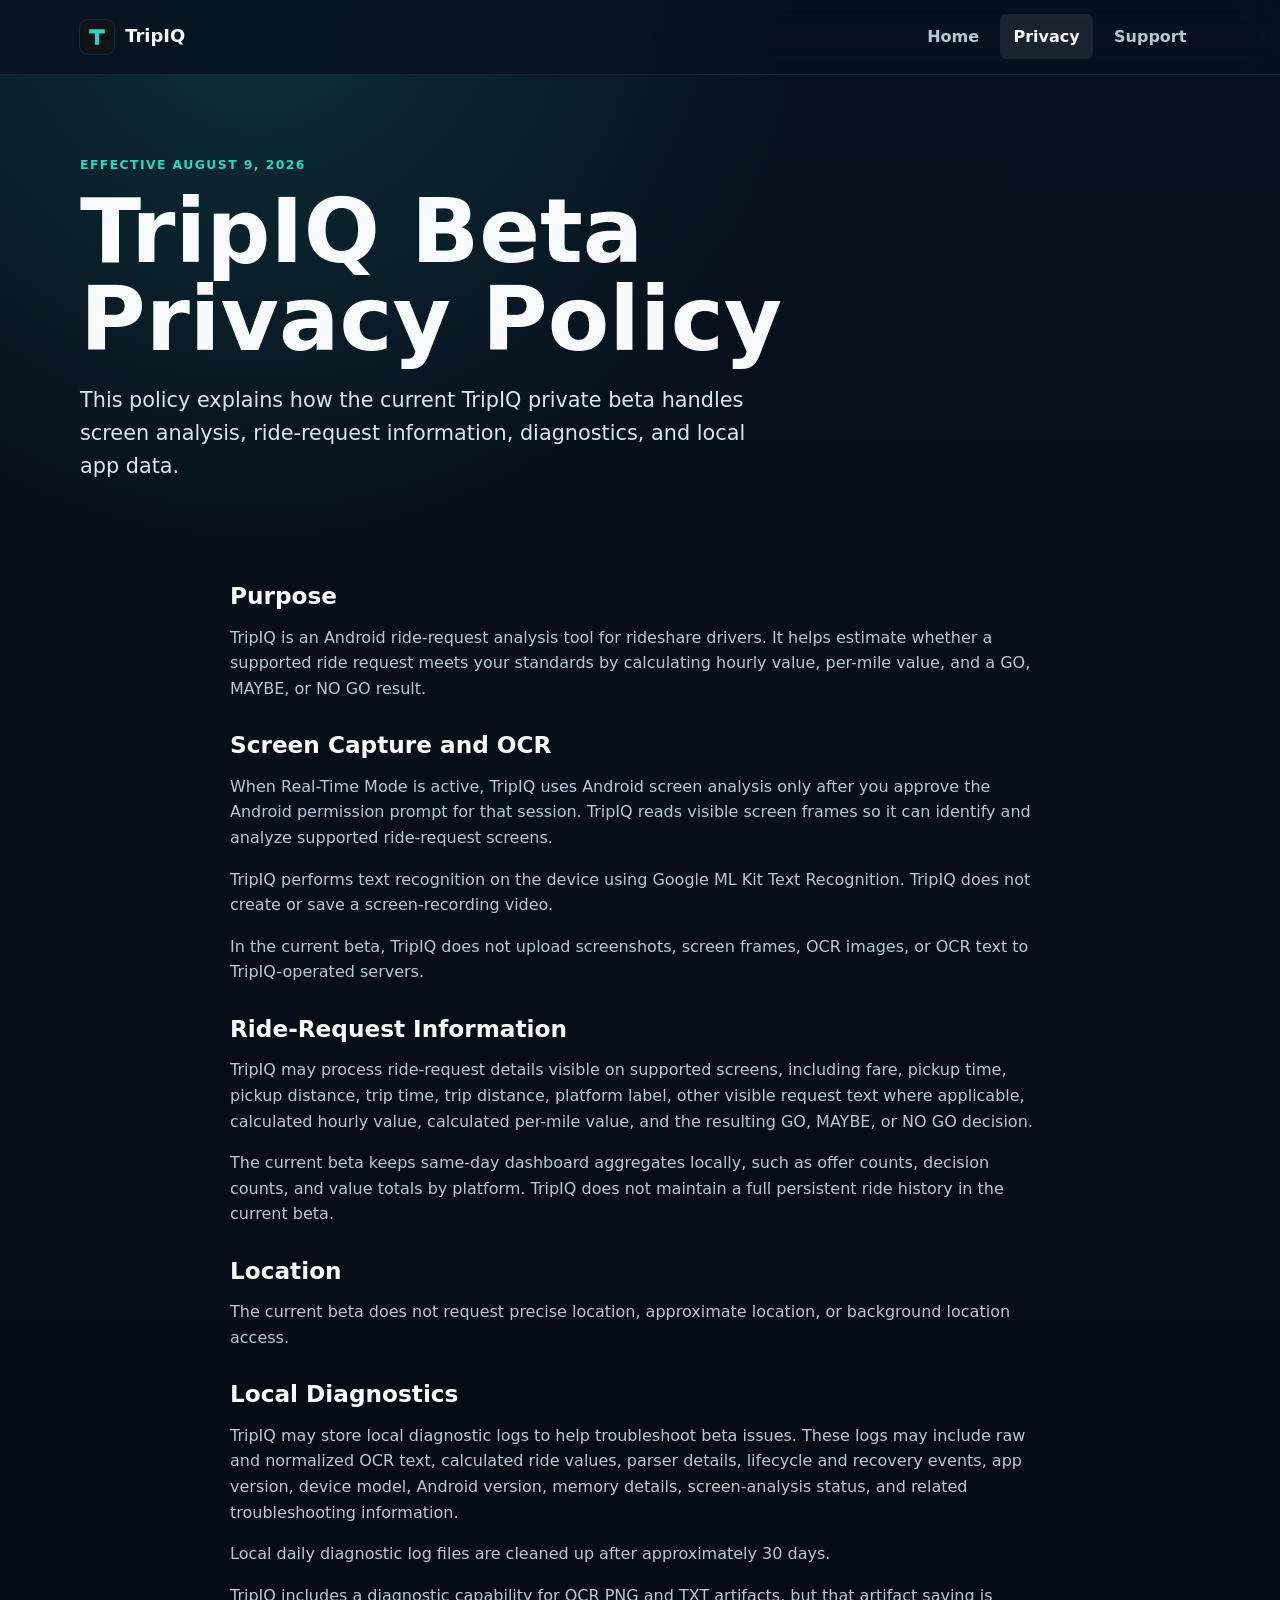
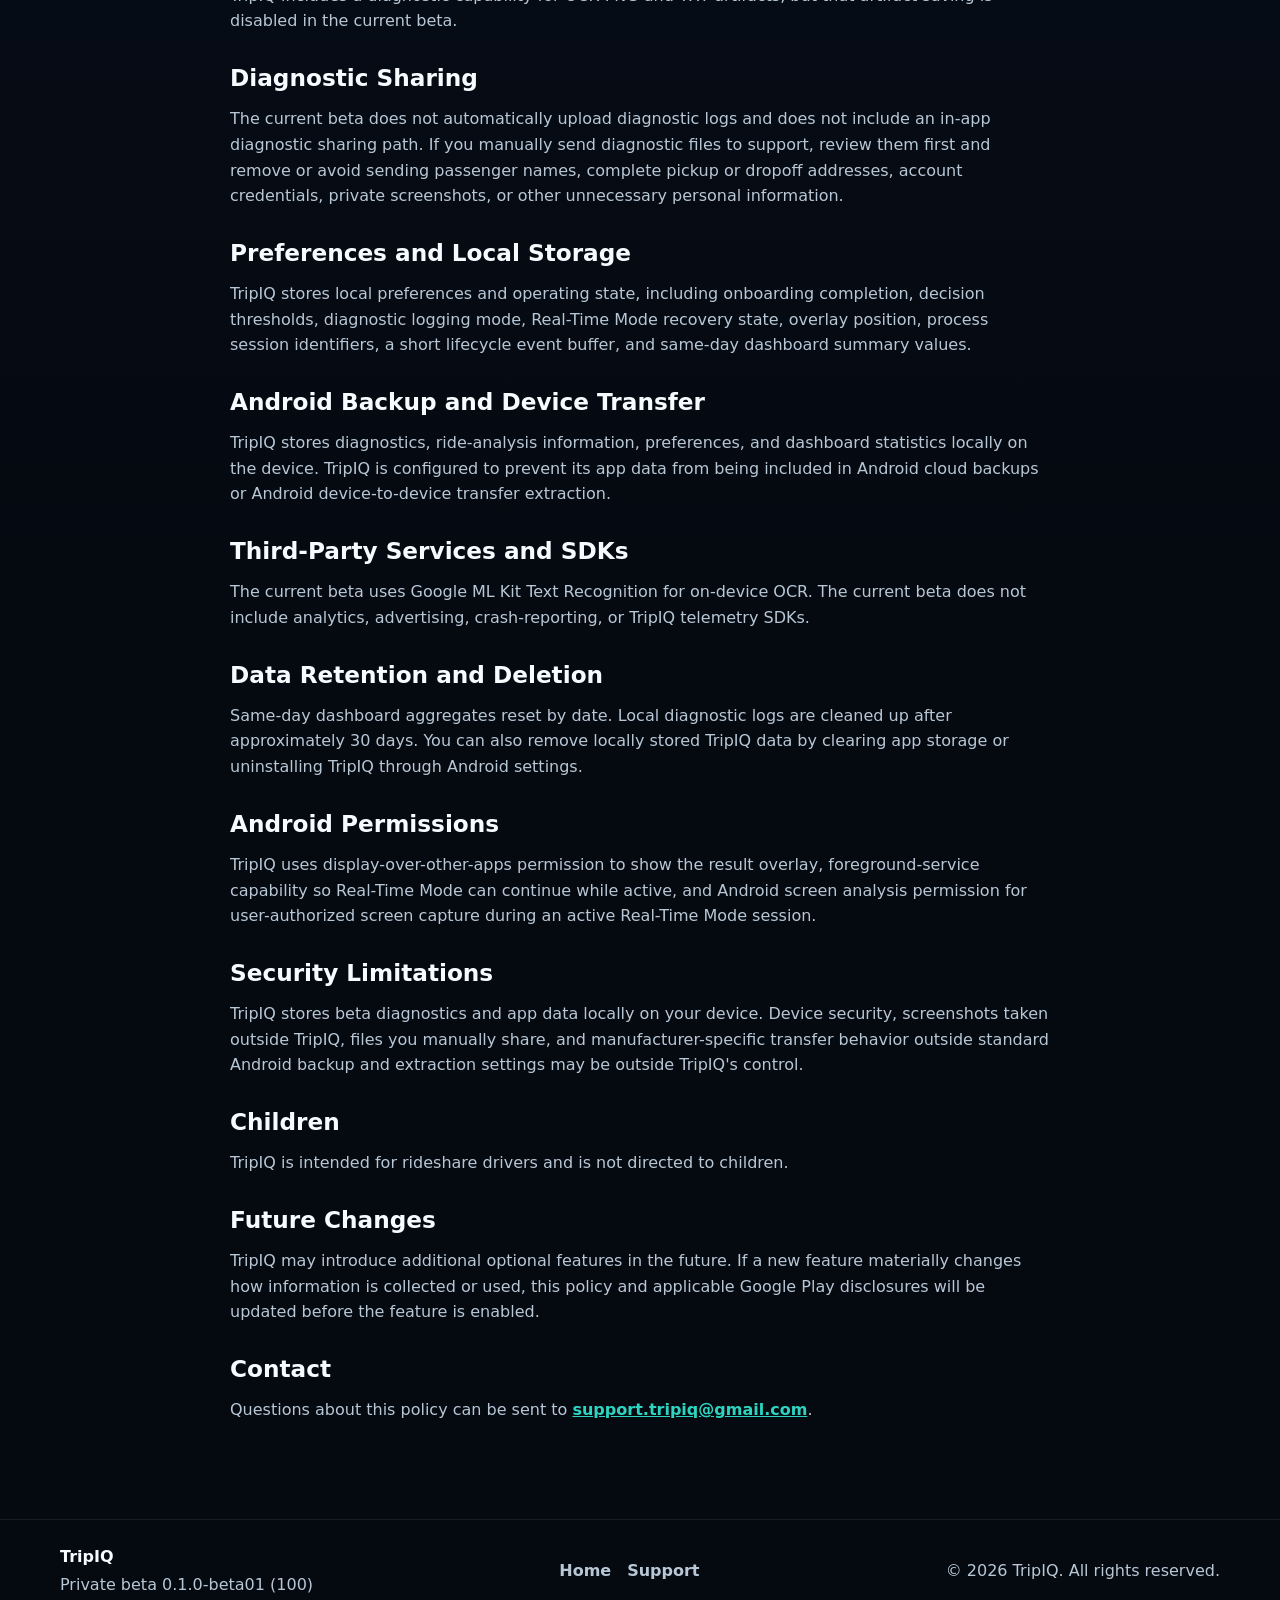
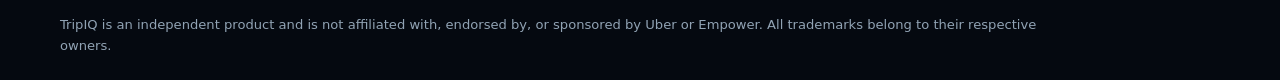
==== privacy.html @ 37052b3e "Launch TripIQ beta website" ====
﻿<!doctype html>
<html lang="en">
<head>
  <meta charset="utf-8">
  <meta name="viewport" content="width=device-width, initial-scale=1">
  <title>Privacy Policy | TripIQ</title>
  <meta name="description" content="TripIQ private beta privacy policy effective August 9, 2026.">
  <meta name="theme-color" content="#08111f">
  <link rel="icon" href="assets/tripiq-icon.svg" type="image/svg+xml">
  <link rel="stylesheet" href="styles.css">
</head>
<body>
  <a class="skip-link" href="#main">Skip to content</a>
  <header class="site-header">
    <nav class="nav" aria-label="Main navigation">
      <a class="brand" href="index.html" aria-label="TripIQ home"><img src="assets/tripiq-icon.svg" alt="" width="34" height="34"><span>TripIQ</span></a>
      <button class="nav-toggle" type="button" aria-expanded="false" aria-controls="site-links"><span class="sr-only">Menu</span><span></span><span></span><span></span></button>
      <div class="nav-links" id="site-links"><a href="index.html">Home</a><a href="privacy.html" aria-current="page">Privacy</a><a href="support.html">Support</a></div>
    </nav>
  </header>

  <main id="main" class="policy-main">
    <section class="section page-hero">
      <p class="eyebrow">Effective August 9, 2026</p>
      <h1>TripIQ Beta Privacy Policy</h1>
      <p class="lede">This policy explains how the current TripIQ private beta handles screen analysis, ride-request information, diagnostics, and local app data.</p>
    </section>

    <section class="section policy-content" aria-label="Privacy policy sections">
      <h2>Purpose</h2>
      <p>TripIQ is an Android ride-request analysis tool for rideshare drivers. It helps estimate whether a supported ride request meets your standards by calculating hourly value, per-mile value, and a GO, MAYBE, or NO GO result.</p>

      <h2>Screen Capture and OCR</h2>
      <p>When Real-Time Mode is active, TripIQ uses Android screen analysis only after you approve the Android permission prompt for that session. TripIQ reads visible screen frames so it can identify and analyze supported ride-request screens.</p>
      <p>TripIQ performs text recognition on the device using Google ML Kit Text Recognition. TripIQ does not create or save a screen-recording video.</p>
      <p>In the current beta, TripIQ does not upload screenshots, screen frames, OCR images, or OCR text to TripIQ-operated servers.</p>

      <h2>Ride-Request Information</h2>
      <p>TripIQ may process ride-request details visible on supported screens, including fare, pickup time, pickup distance, trip time, trip distance, platform label, other visible request text where applicable, calculated hourly value, calculated per-mile value, and the resulting GO, MAYBE, or NO GO decision.</p>
      <p>The current beta keeps same-day dashboard aggregates locally, such as offer counts, decision counts, and value totals by platform. TripIQ does not maintain a full persistent ride history in the current beta.</p>

      <h2>Location</h2>
      <p>The current beta does not request precise location, approximate location, or background location access.</p>

      <h2>Local Diagnostics</h2>
      <p>TripIQ may store local diagnostic logs to help troubleshoot beta issues. These logs may include raw and normalized OCR text, calculated ride values, parser details, lifecycle and recovery events, app version, device model, Android version, memory details, screen-analysis status, and related troubleshooting information.</p>
      <p>Local daily diagnostic log files are cleaned up after approximately 30 days.</p>
      <p>TripIQ includes a diagnostic capability for OCR PNG and TXT artifacts, but that artifact saving is disabled in the current beta.</p>

      <h2>Diagnostic Sharing</h2>
      <p>The current beta does not automatically upload diagnostic logs and does not include an in-app diagnostic sharing path. If you manually send diagnostic files to support, review them first and remove or avoid sending passenger names, complete pickup or dropoff addresses, account credentials, private screenshots, or other unnecessary personal information.</p>

      <h2>Preferences and Local Storage</h2>
      <p>TripIQ stores local preferences and operating state, including onboarding completion, decision thresholds, diagnostic logging mode, Real-Time Mode recovery state, overlay position, process session identifiers, a short lifecycle event buffer, and same-day dashboard summary values.</p>

      <h2>Android Backup and Device Transfer</h2>
      <p>TripIQ stores diagnostics, ride-analysis information, preferences, and dashboard statistics locally on the device. TripIQ is configured to prevent its app data from being included in Android cloud backups or Android device-to-device transfer extraction.</p>

      <h2>Third-Party Services and SDKs</h2>
      <p>The current beta uses Google ML Kit Text Recognition for on-device OCR. The current beta does not include analytics, advertising, crash-reporting, or TripIQ telemetry SDKs.</p>

      <h2>Data Retention and Deletion</h2>
      <p>Same-day dashboard aggregates reset by date. Local diagnostic logs are cleaned up after approximately 30 days. You can also remove locally stored TripIQ data by clearing app storage or uninstalling TripIQ through Android settings.</p>

      <h2>Android Permissions</h2>
      <p>TripIQ uses display-over-other-apps permission to show the result overlay, foreground-service capability so Real-Time Mode can continue while active, and Android screen analysis permission for user-authorized screen capture during an active Real-Time Mode session.</p>

      <h2>Security Limitations</h2>
      <p>TripIQ stores beta diagnostics and app data locally on your device. Device security, screenshots taken outside TripIQ, files you manually share, and manufacturer-specific transfer behavior outside standard Android backup and extraction settings may be outside TripIQ's control.</p>

      <h2>Children</h2>
      <p>TripIQ is intended for rideshare drivers and is not directed to children.</p>

      <h2>Future Changes</h2>
      <p>TripIQ may introduce additional optional features in the future. If a new feature materially changes how information is collected or used, this policy and applicable Google Play disclosures will be updated before the feature is enabled.</p>

      <h2>Contact</h2>
      <p>Questions about this policy can be sent to <a href="mailto:support.tripiq@gmail.com">support.tripiq@gmail.com</a>.</p>
    </section>
  </main>

  <footer class="site-footer">
    <div><strong>TripIQ</strong><span>Private beta 0.1.0-beta01 (100)</span></div>
    <nav aria-label="Footer navigation"><a href="index.html">Home</a><a href="support.html">Support</a></nav>
    <p>&copy; 2026 TripIQ. All rights reserved.</p>
    <p class="footer-legal">TripIQ is an independent product and is not affiliated with, endorsed by, or sponsored by Uber or Empower. All trademarks belong to their respective owners.</p>
  </footer>
  <script src="script.js"></script>
</body>
</html>
---- styles.css ----
﻿:root {
  color-scheme: dark;
  --bg: #07111f;
  --bg-2: #0b1828;
  --surface: #111d2b;
  --surface-2: #142536;
  --text: #f7fbff;
  --muted: #b8c7d6;
  --line: #284053;
  --accent: #2dd4bf;
  --accent-2: #7ddf64;
  --warn: #fbbf24;
  --shadow: 0 24px 80px rgba(0, 0, 0, .32);
}

* { box-sizing: border-box; }
html { scroll-behavior: smooth; }
body {
  margin: 0;
  overflow-x: hidden;
  font-family: Inter, ui-sans-serif, system-ui, -apple-system, BlinkMacSystemFont, "Segoe UI", sans-serif;
  background: radial-gradient(circle at 20% 0%, rgba(45, 212, 191, .16), transparent 34rem), linear-gradient(180deg, var(--bg), #050910 72%);
  color: var(--text);
  line-height: 1.6;
}
body.nav-open { overflow: hidden; }
a { color: inherit; }
a:hover { color: var(--accent); }
:focus-visible { outline: 3px solid var(--accent); outline-offset: 4px; border-radius: 6px; }
.skip-link { position: absolute; left: 1rem; top: .75rem; z-index: 20; transform: translateY(-160%); padding: .7rem 1rem; background: var(--accent); color: #041116; font-weight: 800; border-radius: 6px; }
.skip-link:focus { transform: translateY(0); }
.sr-only { position: absolute; width: 1px; height: 1px; overflow: hidden; clip: rect(0, 0, 0, 0); white-space: nowrap; }
.site-header { position: sticky; top: 0; z-index: 10; backdrop-filter: blur(18px); background: rgba(7, 17, 31, .84); border-bottom: 1px solid rgba(255, 255, 255, .08); }
.nav { max-width: 1160px; margin: 0 auto; padding: .9rem 1.25rem; display: flex; align-items: center; justify-content: space-between; gap: 1rem; }
.brand { display: inline-flex; align-items: center; gap: .7rem; text-decoration: none; font-weight: 900; font-size: 1.12rem; letter-spacing: 0; }
.brand img { border-radius: 8px; box-shadow: 0 0 0 1px rgba(255, 255, 255, .08); }
.nav-links { display: flex; gap: .45rem; align-items: center; }
.nav-links a { padding: .6rem .85rem; color: var(--muted); text-decoration: none; font-weight: 700; border-radius: 6px; }
.nav-links a[aria-current="page"], .nav-links a:hover { color: var(--text); background: rgba(255, 255, 255, .08); }
.nav-toggle { display: none; width: 44px; height: 44px; border: 1px solid var(--line); background: rgba(255, 255, 255, .06); border-radius: 6px; }
.nav-toggle span:not(.sr-only) { display: block; width: 20px; height: 2px; margin: 4px auto; background: var(--text); }
.section { max-width: 1160px; margin: 0 auto; padding: 5rem 1.25rem; }
.hero { min-height: min(760px, calc(100vh - 120px)); display: grid; grid-template-columns: minmax(0, 1.1fr) minmax(300px, .9fr); gap: clamp(2rem, 5vw, 5rem); align-items: center; padding-top: 4rem; padding-bottom: 4rem; }
.eyebrow { margin: 0 0 .85rem; color: var(--accent); font-weight: 900; text-transform: uppercase; font-size: .78rem; letter-spacing: .11em; }
h1, h2, h3, p { margin-top: 0; }
h1 { max-width: 780px; font-size: clamp(2.7rem, 7vw, 5.9rem); line-height: .98; letter-spacing: 0; margin-bottom: 1.25rem; }
h2 { font-size: clamp(1.8rem, 4vw, 3.1rem); line-height: 1.05; letter-spacing: 0; margin-bottom: 1rem; }
h3 { font-size: 1.08rem; line-height: 1.25; margin-bottom: .55rem; }
.lede { color: #d9e7f2; max-width: 710px; font-size: clamp(1.07rem, 2.2vw, 1.3rem); }
.hero-actions { display: flex; flex-wrap: wrap; gap: .85rem; margin-top: 2rem; }
.button { display: inline-flex; align-items: center; justify-content: center; min-height: 48px; padding: .85rem 1.15rem; border-radius: 7px; border: 1px solid rgba(45, 212, 191, .65); background: linear-gradient(135deg, var(--accent), var(--accent-2)); color: #041116; text-decoration: none; font-weight: 900; box-shadow: 0 12px 38px rgba(45, 212, 191, .2); }
.button-secondary { color: var(--text); background: rgba(255, 255, 255, .06); border-color: var(--line); box-shadow: none; }
.button-disabled { cursor: default; }
.hero-panel { display: flex; justify-content: center; }
.phone-shell { width: min(360px, 100%); aspect-ratio: 9 / 16; padding: 1rem; border: 1px solid rgba(255, 255, 255, .12); border-radius: 26px; background: linear-gradient(160deg, #101b28, #06111e 55%, #0f271f); box-shadow: var(--shadow); display: grid; align-content: center; position: relative; overflow: hidden; }
.phone-shell:before { content: ""; position: absolute; inset: 14% 8% auto; height: 38%; background: linear-gradient(180deg, rgba(45, 212, 191, .16), transparent); border-radius: 14px; }
.phone-top { position: absolute; top: 14px; left: 50%; width: 88px; height: 7px; transform: translateX(-50%); border-radius: 999px; background: rgba(255, 255, 255, .22); }
.ride-card-mini { position: relative; border-radius: 8px; padding: 1rem; background: rgba(247, 251, 255, .95); color: #07111f; box-shadow: 0 18px 44px rgba(0, 0, 0, .35); }
.mini-row, .mini-grid { display: flex; justify-content: space-between; gap: 1rem; align-items: center; }
.mini-grid { display: grid; grid-template-columns: 1fr 1fr; margin: 1rem 0; }
.ride-card-mini span { display: block; color: #5f6e7a; font-size: .78rem; font-weight: 800; text-transform: uppercase; }
.ride-card-mini strong { font-size: 1.25rem; }
.decision-pill { display: grid; place-items: center; min-height: 52px; border-radius: 7px; background: #0f9f6e; color: white; font-weight: 1000; font-size: 1.6rem; }
.split-section, .beta-note, .privacy-band { display: grid; grid-template-columns: .8fr 1.2fr; gap: clamp(1.5rem, 5vw, 4rem); align-items: start; border-top: 1px solid rgba(255, 255, 255, .08); }
.split-section p, .beta-note p, .privacy-points p, .info-card p, .support-panel p, .policy-content p { color: var(--muted); }
.section-heading { max-width: 720px; margin-bottom: 1.75rem; }
.card-grid { display: grid; gap: 1rem; }
.card-grid.three { grid-template-columns: repeat(3, minmax(0, 1fr)); }
.info-card, .support-panel { background: rgba(255, 255, 255, .055); border: 1px solid rgba(255, 255, 255, .1); border-radius: 8px; padding: 1.25rem; }
.info-card { min-height: 180px; }
.steps { list-style: none; padding: 0; margin: 0; display: grid; gap: .9rem; }
.steps li { display: grid; grid-template-columns: 44px 1fr; gap: 1rem; padding: 1rem 0; border-top: 1px solid rgba(255, 255, 255, .1); }
.steps span { display: grid; place-items: center; width: 44px; height: 44px; border-radius: 8px; background: rgba(45, 212, 191, .14); color: var(--accent); font-weight: 1000; }
.feature-list { display: grid; grid-template-columns: repeat(2, minmax(0, 1fr)); gap: .8rem; }
.feature-list p { margin: 0; padding: 1rem; border-left: 3px solid var(--accent); background: rgba(255, 255, 255, .045); color: #dbe7f0; }
.privacy-band { max-width: none; padding-left: max(1.25rem, calc((100vw - 1160px) / 2)); padding-right: max(1.25rem, calc((100vw - 1160px) / 2)); background: linear-gradient(135deg, rgba(45, 212, 191, .12), rgba(125, 223, 100, .06)); }
.text-link { color: var(--accent); font-weight: 900; }
.page-hero { padding-bottom: 2rem; }
.policy-main, .support-main { min-height: 70vh; }
.policy-content { max-width: 860px; padding-top: 1rem; }
.policy-content h2 { font-size: 1.45rem; margin-top: 2rem; }
.policy-content a { color: var(--accent); font-weight: 800; }
.support-grid { display: grid; grid-template-columns: .9fr 1.1fr; gap: 1rem; align-items: start; padding-top: 1rem; }
.support-panel ul { margin: 0; padding-left: 1.2rem; color: var(--muted); }
.support-panel li + li { margin-top: .5rem; }
.caution { border-color: rgba(251, 191, 36, .4); background: rgba(251, 191, 36, .08); }
.site-footer { border-top: 1px solid rgba(255, 255, 255, .08); padding: 1.5rem max(1.25rem, calc((100vw - 1160px) / 2)); display: flex; justify-content: space-between; gap: 1rem; align-items: center; color: var(--muted); flex-wrap: wrap; }
.site-footer div { display: grid; gap: .15rem; }
.site-footer strong { color: var(--text); }
.site-footer nav { display: flex; gap: 1rem; }
.site-footer a { color: var(--muted); text-decoration: none; font-weight: 800; }
.site-footer p { margin: 0; }
@media (max-width: 820px) {
  .nav-toggle { display: inline-block; }
  .nav-links { position: fixed; inset: 66px 0 auto 0; display: none; flex-direction: column; align-items: stretch; padding: 1rem 1.25rem 1.25rem; background: rgba(7, 17, 31, .98); border-bottom: 1px solid rgba(255, 255, 255, .08); }
  body.nav-open .nav-links { display: flex; }
  .hero, .split-section, .beta-note, .privacy-band, .support-grid { grid-template-columns: 1fr; }
  .hero { min-height: auto; gap: 1.5rem; padding-top: 2.6rem; }
  .hero-copy { max-width: 340px; }
  h1 { max-width: 340px; font-size: clamp(1.75rem, 7.2vw, 1.98rem); line-height: 1.1; overflow-wrap: break-word; }
  .lede { max-width: 340px; font-size: .94rem; overflow-wrap: break-word; }
  .hero-actions { max-width: 340px; flex-direction: column; }
  .button { width: 100%; }
  .hero-panel { order: -1; }
  .phone-shell { width: min(210px, 58vw); border-radius: 22px; }
  .card-grid.three, .feature-list { grid-template-columns: 1fr; }
  .section { padding-top: 3.5rem; padding-bottom: 3.5rem; }
  .site-footer { align-items: flex-start; flex-direction: column; }
}
@media (prefers-reduced-motion: reduce) {
  *, *::before, *::after { scroll-behavior: auto !important; transition: none !important; animation: none !important; }
}

@media (max-width: 420px) {
  .hero-actions { flex-direction: column; }
  .button { width: 100%; }
}






.footer-legal { flex-basis: 100%; max-width: 980px; font-size: .82rem; color: #91a3b4; }
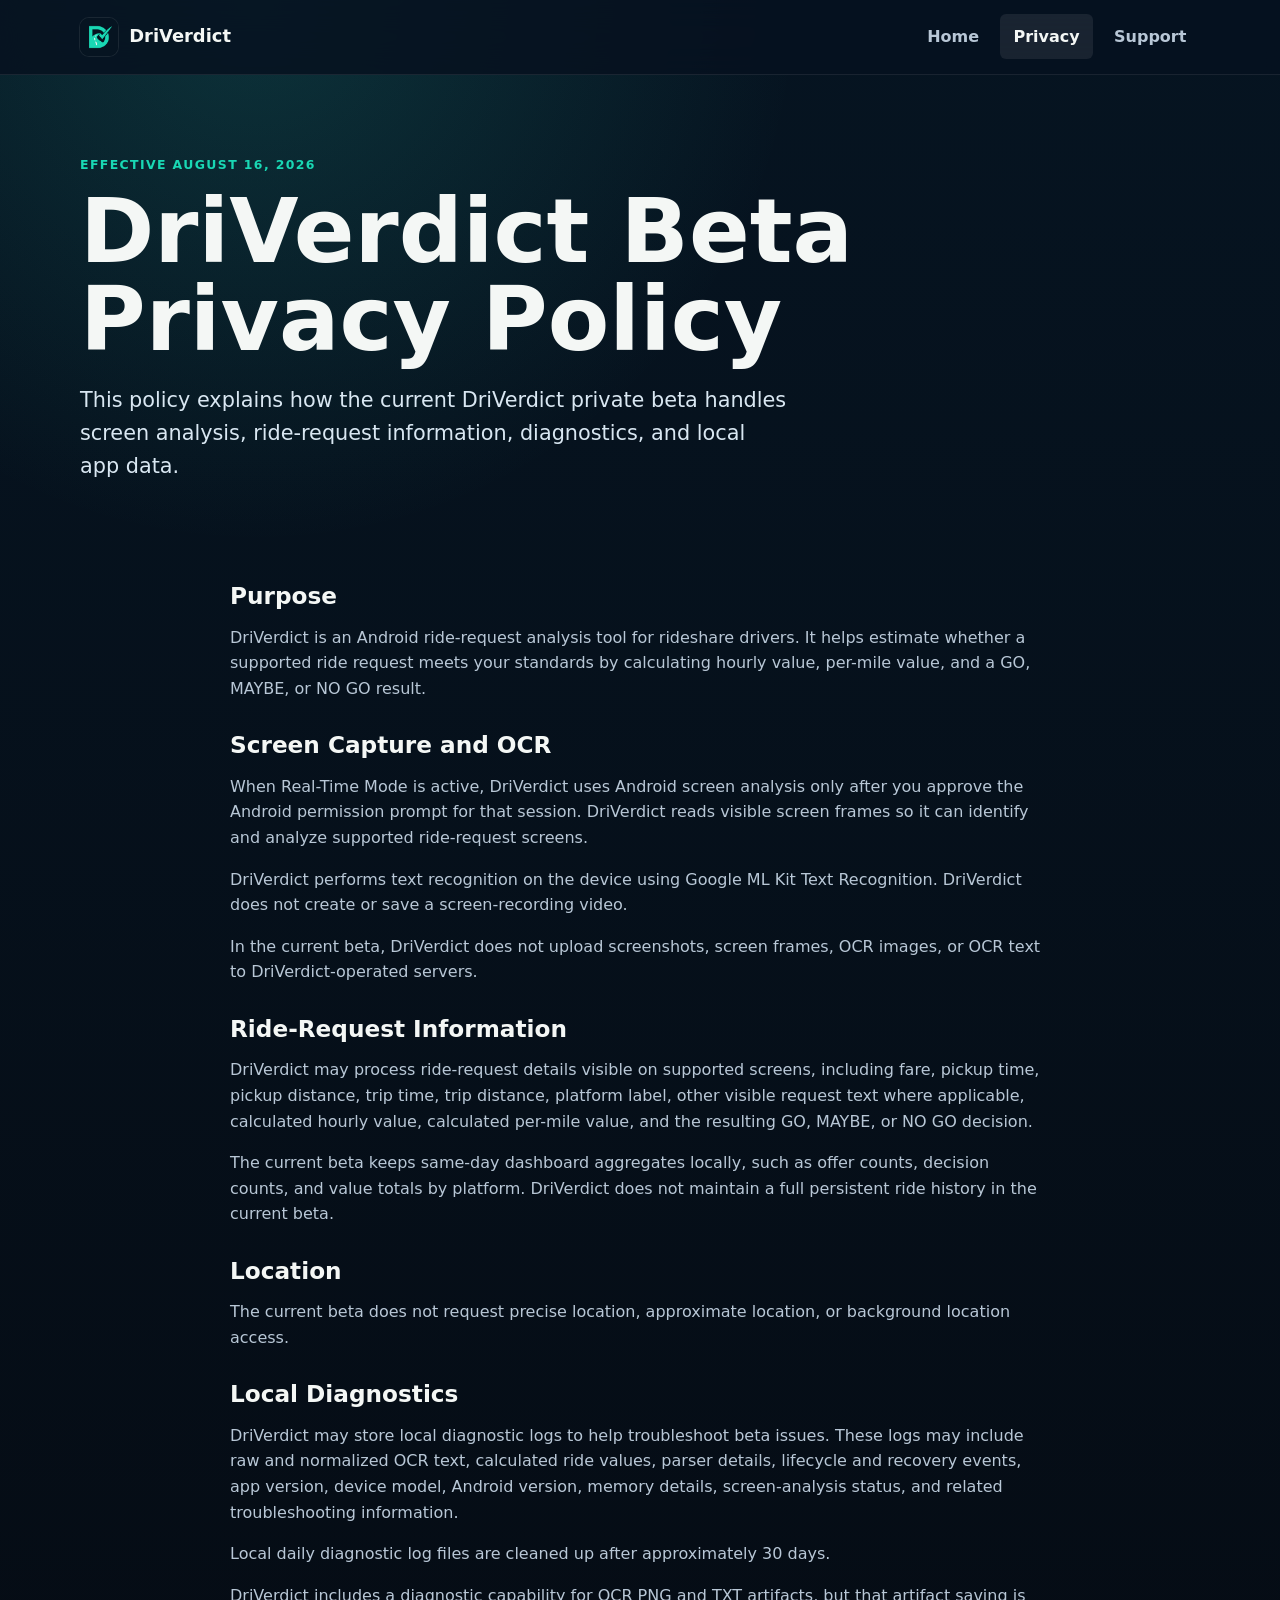
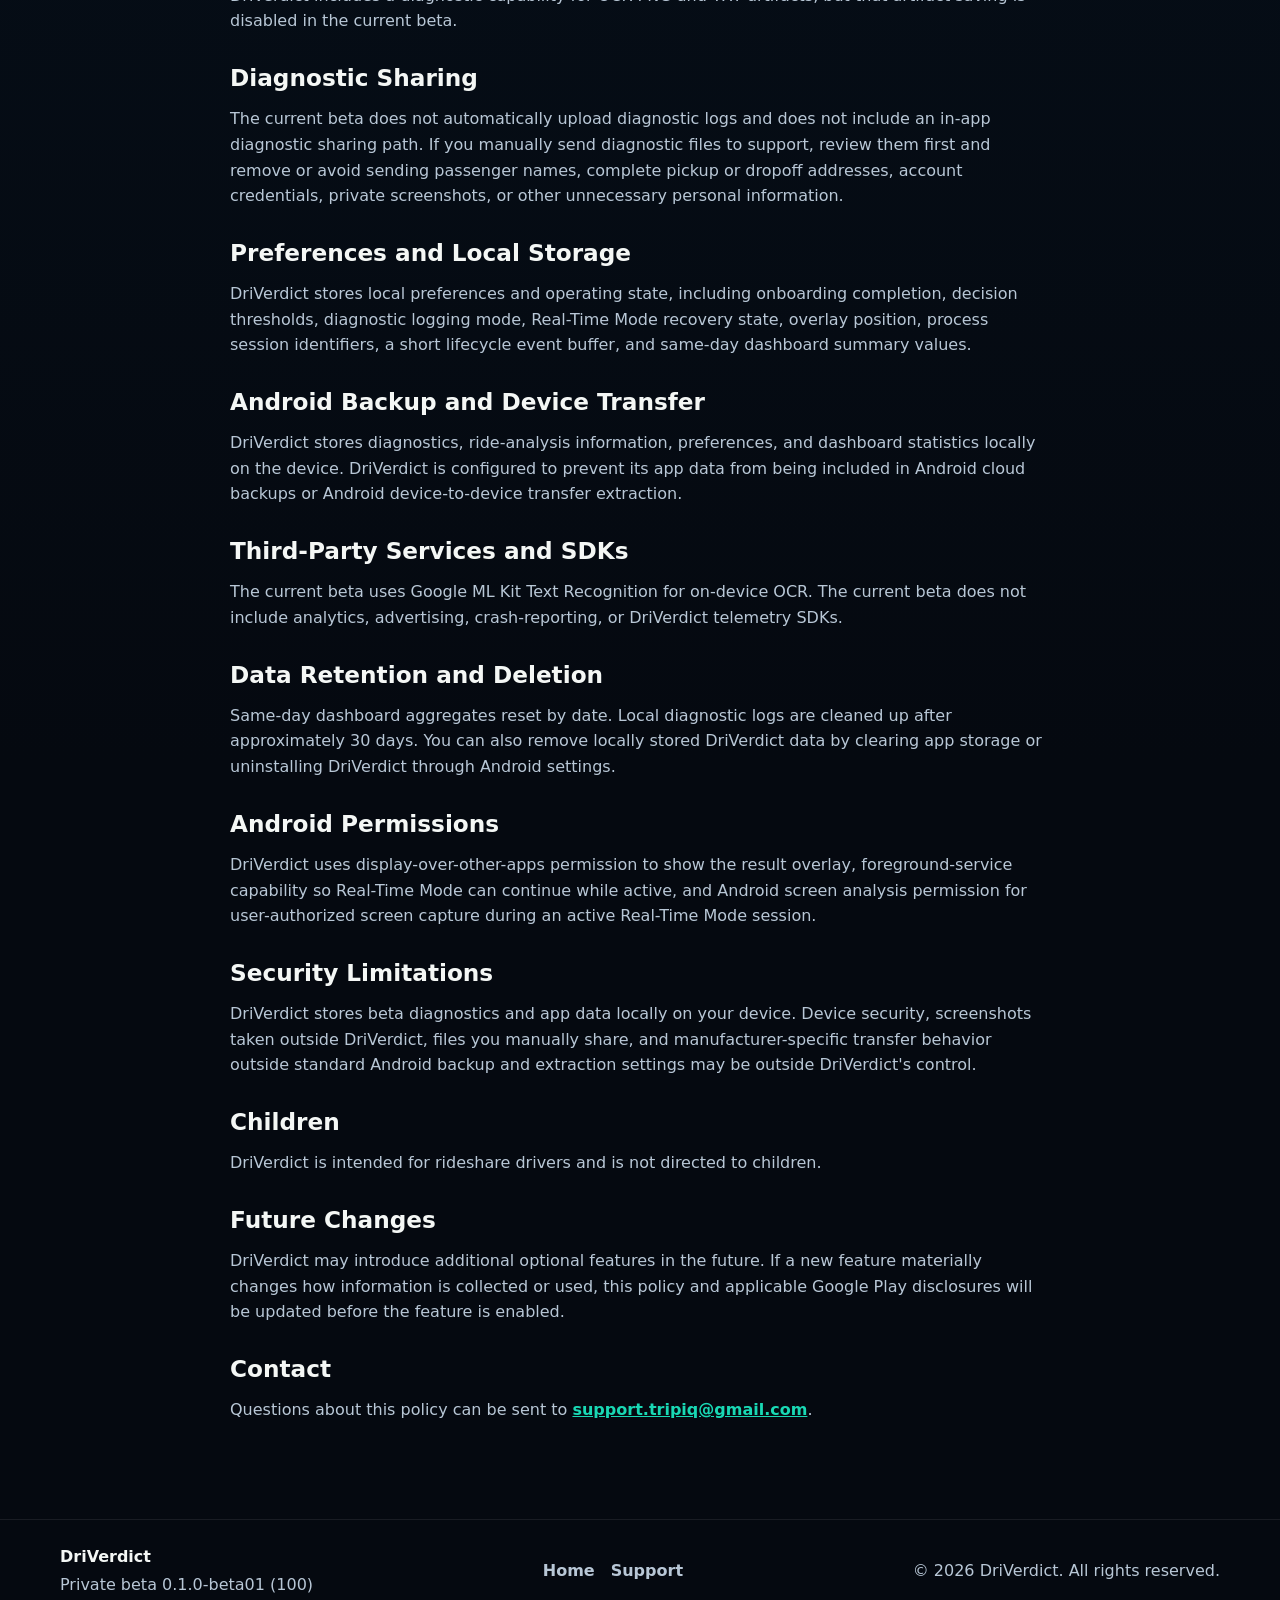
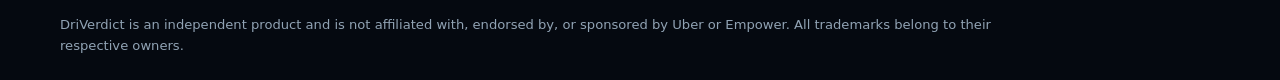
==== commit 6e5d8a24: "Rebrand website to DriVerdict" ====
--- a/privacy.html
+++ b/privacy.html
@@ -3,17 +3,19 @@
 <head>
   <meta charset="utf-8">
   <meta name="viewport" content="width=device-width, initial-scale=1">
-  <title>Privacy Policy | TripIQ</title>
-  <meta name="description" content="TripIQ private beta privacy policy effective August 9, 2026.">
-  <meta name="theme-color" content="#08111f">
-  <link rel="icon" href="assets/tripiq-icon.svg" type="image/svg+xml">
+  <title>Privacy Policy | DriVerdict</title>
+  <meta name="description" content="DriVerdict private beta privacy policy effective August 16, 2026.">
+  <meta name="theme-color" content="#061421">
+  <link rel="canonical" href="https://driverdict.com/privacy.html">
+  <link rel="icon" href="assets/favicon-32.png" type="image/png" sizes="32x32">
+  <link rel="apple-touch-icon" href="assets/drivervdict-icon-1024.png">
   <link rel="stylesheet" href="styles.css">
 </head>
 <body>
   <a class="skip-link" href="#main">Skip to content</a>
   <header class="site-header">
     <nav class="nav" aria-label="Main navigation">
-      <a class="brand" href="index.html" aria-label="TripIQ home"><img src="assets/tripiq-icon.svg" alt="" width="34" height="34"><span>TripIQ</span></a>
+      <a class="brand" href="index.html" aria-label="DriVerdict home"><img src="assets/drivervdict-icon-1024.png" alt="" width="38" height="38"><span>DriVerdict</span></a>
       <button class="nav-toggle" type="button" aria-expanded="false" aria-controls="site-links"><span class="sr-only">Menu</span><span></span><span></span><span></span></button>
       <div class="nav-links" id="site-links"><a href="index.html">Home</a><a href="privacy.html" aria-current="page">Privacy</a><a href="support.html">Support</a></div>
     </nav>
@@ -21,58 +23,58 @@
 
   <main id="main" class="policy-main">
     <section class="section page-hero">
-      <p class="eyebrow">Effective August 9, 2026</p>
-      <h1>TripIQ Beta Privacy Policy</h1>
-      <p class="lede">This policy explains how the current TripIQ private beta handles screen analysis, ride-request information, diagnostics, and local app data.</p>
+      <p class="eyebrow">Effective August 16, 2026</p>
+      <h1>DriVerdict Beta Privacy Policy</h1>
+      <p class="lede">This policy explains how the current DriVerdict private beta handles screen analysis, ride-request information, diagnostics, and local app data.</p>
     </section>
 
     <section class="section policy-content" aria-label="Privacy policy sections">
       <h2>Purpose</h2>
-      <p>TripIQ is an Android ride-request analysis tool for rideshare drivers. It helps estimate whether a supported ride request meets your standards by calculating hourly value, per-mile value, and a GO, MAYBE, or NO GO result.</p>
+      <p>DriVerdict is an Android ride-request analysis tool for rideshare drivers. It helps estimate whether a supported ride request meets your standards by calculating hourly value, per-mile value, and a GO, MAYBE, or NO GO result.</p>
 
       <h2>Screen Capture and OCR</h2>
-      <p>When Real-Time Mode is active, TripIQ uses Android screen analysis only after you approve the Android permission prompt for that session. TripIQ reads visible screen frames so it can identify and analyze supported ride-request screens.</p>
-      <p>TripIQ performs text recognition on the device using Google ML Kit Text Recognition. TripIQ does not create or save a screen-recording video.</p>
-      <p>In the current beta, TripIQ does not upload screenshots, screen frames, OCR images, or OCR text to TripIQ-operated servers.</p>
+      <p>When Real-Time Mode is active, DriVerdict uses Android screen analysis only after you approve the Android permission prompt for that session. DriVerdict reads visible screen frames so it can identify and analyze supported ride-request screens.</p>
+      <p>DriVerdict performs text recognition on the device using Google ML Kit Text Recognition. DriVerdict does not create or save a screen-recording video.</p>
+      <p>In the current beta, DriVerdict does not upload screenshots, screen frames, OCR images, or OCR text to DriVerdict-operated servers.</p>
 
       <h2>Ride-Request Information</h2>
-      <p>TripIQ may process ride-request details visible on supported screens, including fare, pickup time, pickup distance, trip time, trip distance, platform label, other visible request text where applicable, calculated hourly value, calculated per-mile value, and the resulting GO, MAYBE, or NO GO decision.</p>
-      <p>The current beta keeps same-day dashboard aggregates locally, such as offer counts, decision counts, and value totals by platform. TripIQ does not maintain a full persistent ride history in the current beta.</p>
+      <p>DriVerdict may process ride-request details visible on supported screens, including fare, pickup time, pickup distance, trip time, trip distance, platform label, other visible request text where applicable, calculated hourly value, calculated per-mile value, and the resulting GO, MAYBE, or NO GO decision.</p>
+      <p>The current beta keeps same-day dashboard aggregates locally, such as offer counts, decision counts, and value totals by platform. DriVerdict does not maintain a full persistent ride history in the current beta.</p>
 
       <h2>Location</h2>
       <p>The current beta does not request precise location, approximate location, or background location access.</p>
 
       <h2>Local Diagnostics</h2>
-      <p>TripIQ may store local diagnostic logs to help troubleshoot beta issues. These logs may include raw and normalized OCR text, calculated ride values, parser details, lifecycle and recovery events, app version, device model, Android version, memory details, screen-analysis status, and related troubleshooting information.</p>
+      <p>DriVerdict may store local diagnostic logs to help troubleshoot beta issues. These logs may include raw and normalized OCR text, calculated ride values, parser details, lifecycle and recovery events, app version, device model, Android version, memory details, screen-analysis status, and related troubleshooting information.</p>
       <p>Local daily diagnostic log files are cleaned up after approximately 30 days.</p>
-      <p>TripIQ includes a diagnostic capability for OCR PNG and TXT artifacts, but that artifact saving is disabled in the current beta.</p>
+      <p>DriVerdict includes a diagnostic capability for OCR PNG and TXT artifacts, but that artifact saving is disabled in the current beta.</p>
 
       <h2>Diagnostic Sharing</h2>
       <p>The current beta does not automatically upload diagnostic logs and does not include an in-app diagnostic sharing path. If you manually send diagnostic files to support, review them first and remove or avoid sending passenger names, complete pickup or dropoff addresses, account credentials, private screenshots, or other unnecessary personal information.</p>
 
       <h2>Preferences and Local Storage</h2>
-      <p>TripIQ stores local preferences and operating state, including onboarding completion, decision thresholds, diagnostic logging mode, Real-Time Mode recovery state, overlay position, process session identifiers, a short lifecycle event buffer, and same-day dashboard summary values.</p>
+      <p>DriVerdict stores local preferences and operating state, including onboarding completion, decision thresholds, diagnostic logging mode, Real-Time Mode recovery state, overlay position, process session identifiers, a short lifecycle event buffer, and same-day dashboard summary values.</p>
 
       <h2>Android Backup and Device Transfer</h2>
-      <p>TripIQ stores diagnostics, ride-analysis information, preferences, and dashboard statistics locally on the device. TripIQ is configured to prevent its app data from being included in Android cloud backups or Android device-to-device transfer extraction.</p>
+      <p>DriVerdict stores diagnostics, ride-analysis information, preferences, and dashboard statistics locally on the device. DriVerdict is configured to prevent its app data from being included in Android cloud backups or Android device-to-device transfer extraction.</p>
 
       <h2>Third-Party Services and SDKs</h2>
-      <p>The current beta uses Google ML Kit Text Recognition for on-device OCR. The current beta does not include analytics, advertising, crash-reporting, or TripIQ telemetry SDKs.</p>
+      <p>The current beta uses Google ML Kit Text Recognition for on-device OCR. The current beta does not include analytics, advertising, crash-reporting, or DriVerdict telemetry SDKs.</p>
 
       <h2>Data Retention and Deletion</h2>
-      <p>Same-day dashboard aggregates reset by date. Local diagnostic logs are cleaned up after approximately 30 days. You can also remove locally stored TripIQ data by clearing app storage or uninstalling TripIQ through Android settings.</p>
+      <p>Same-day dashboard aggregates reset by date. Local diagnostic logs are cleaned up after approximately 30 days. You can also remove locally stored DriVerdict data by clearing app storage or uninstalling DriVerdict through Android settings.</p>
 
       <h2>Android Permissions</h2>
-      <p>TripIQ uses display-over-other-apps permission to show the result overlay, foreground-service capability so Real-Time Mode can continue while active, and Android screen analysis permission for user-authorized screen capture during an active Real-Time Mode session.</p>
+      <p>DriVerdict uses display-over-other-apps permission to show the result overlay, foreground-service capability so Real-Time Mode can continue while active, and Android screen analysis permission for user-authorized screen capture during an active Real-Time Mode session.</p>
 
       <h2>Security Limitations</h2>
-      <p>TripIQ stores beta diagnostics and app data locally on your device. Device security, screenshots taken outside TripIQ, files you manually share, and manufacturer-specific transfer behavior outside standard Android backup and extraction settings may be outside TripIQ's control.</p>
+      <p>DriVerdict stores beta diagnostics and app data locally on your device. Device security, screenshots taken outside DriVerdict, files you manually share, and manufacturer-specific transfer behavior outside standard Android backup and extraction settings may be outside DriVerdict's control.</p>
 
       <h2>Children</h2>
-      <p>TripIQ is intended for rideshare drivers and is not directed to children.</p>
+      <p>DriVerdict is intended for rideshare drivers and is not directed to children.</p>
 
       <h2>Future Changes</h2>
-      <p>TripIQ may introduce additional optional features in the future. If a new feature materially changes how information is collected or used, this policy and applicable Google Play disclosures will be updated before the feature is enabled.</p>
+      <p>DriVerdict may introduce additional optional features in the future. If a new feature materially changes how information is collected or used, this policy and applicable Google Play disclosures will be updated before the feature is enabled.</p>
 
       <h2>Contact</h2>
       <p>Questions about this policy can be sent to <a href="mailto:support.tripiq@gmail.com">support.tripiq@gmail.com</a>.</p>
@@ -80,10 +82,10 @@
   </main>
 
   <footer class="site-footer">
-    <div><strong>TripIQ</strong><span>Private beta 0.1.0-beta01 (100)</span></div>
+    <div><strong>DriVerdict</strong><span>Private beta 0.1.0-beta01 (100)</span></div>
     <nav aria-label="Footer navigation"><a href="index.html">Home</a><a href="support.html">Support</a></nav>
-    <p>&copy; 2026 TripIQ. All rights reserved.</p>
-    <p class="footer-legal">TripIQ is an independent product and is not affiliated with, endorsed by, or sponsored by Uber or Empower. All trademarks belong to their respective owners.</p>
+    <p>&copy; 2026 DriVerdict. All rights reserved.</p>
+    <p class="footer-legal">DriVerdict is an independent product and is not affiliated with, endorsed by, or sponsored by Uber or Empower. All trademarks belong to their respective owners.</p>
   </footer>
   <script src="script.js"></script>
 </body>
--- a/styles.css
+++ b/styles.css
@@ -1,13 +1,13 @@
 ﻿:root {
   color-scheme: dark;
-  --bg: #07111f;
+  --bg: #061421;
   --bg-2: #0b1828;
   --surface: #111d2b;
   --surface-2: #142536;
-  --text: #f7fbff;
+  --text: #f4f7f5;
   --muted: #b8c7d6;
   --line: #284053;
-  --accent: #2dd4bf;
+  --accent: #19d8b4;
   --accent-2: #7ddf64;
   --warn: #fbbf24;
   --shadow: 0 24px 80px rgba(0, 0, 0, .32);
@@ -33,7 +33,7 @@
 .site-header { position: sticky; top: 0; z-index: 10; backdrop-filter: blur(18px); background: rgba(7, 17, 31, .84); border-bottom: 1px solid rgba(255, 255, 255, .08); }
 .nav { max-width: 1160px; margin: 0 auto; padding: .9rem 1.25rem; display: flex; align-items: center; justify-content: space-between; gap: 1rem; }
 .brand { display: inline-flex; align-items: center; gap: .7rem; text-decoration: none; font-weight: 900; font-size: 1.12rem; letter-spacing: 0; }
-.brand img { border-radius: 8px; box-shadow: 0 0 0 1px rgba(255, 255, 255, .08); }
+.brand img { border-radius: 9px; box-shadow: 0 0 0 1px rgba(255, 255, 255, .08); }
 .nav-links { display: flex; gap: .45rem; align-items: center; }
 .nav-links a { padding: .6rem .85rem; color: var(--muted); text-decoration: none; font-weight: 700; border-radius: 6px; }
 .nav-links a[aria-current="page"], .nav-links a:hover { color: var(--text); background: rgba(255, 255, 255, .08); }
@@ -51,16 +51,30 @@
 .button { display: inline-flex; align-items: center; justify-content: center; min-height: 48px; padding: .85rem 1.15rem; border-radius: 7px; border: 1px solid rgba(45, 212, 191, .65); background: linear-gradient(135deg, var(--accent), var(--accent-2)); color: #041116; text-decoration: none; font-weight: 900; box-shadow: 0 12px 38px rgba(45, 212, 191, .2); }
 .button-secondary { color: var(--text); background: rgba(255, 255, 255, .06); border-color: var(--line); box-shadow: none; }
 .button-disabled { cursor: default; }
-.hero-panel { display: flex; justify-content: center; }
-.phone-shell { width: min(360px, 100%); aspect-ratio: 9 / 16; padding: 1rem; border: 1px solid rgba(255, 255, 255, .12); border-radius: 26px; background: linear-gradient(160deg, #101b28, #06111e 55%, #0f271f); box-shadow: var(--shadow); display: grid; align-content: center; position: relative; overflow: hidden; }
-.phone-shell:before { content: ""; position: absolute; inset: 14% 8% auto; height: 38%; background: linear-gradient(180deg, rgba(45, 212, 191, .16), transparent); border-radius: 14px; }
-.phone-top { position: absolute; top: 14px; left: 50%; width: 88px; height: 7px; transform: translateX(-50%); border-radius: 999px; background: rgba(255, 255, 255, .22); }
-.ride-card-mini { position: relative; border-radius: 8px; padding: 1rem; background: rgba(247, 251, 255, .95); color: #07111f; box-shadow: 0 18px 44px rgba(0, 0, 0, .35); }
-.mini-row, .mini-grid { display: flex; justify-content: space-between; gap: 1rem; align-items: center; }
-.mini-grid { display: grid; grid-template-columns: 1fr 1fr; margin: 1rem 0; }
-.ride-card-mini span { display: block; color: #5f6e7a; font-size: .78rem; font-weight: 800; text-transform: uppercase; }
-.ride-card-mini strong { font-size: 1.25rem; }
-.decision-pill { display: grid; place-items: center; min-height: 52px; border-radius: 7px; background: #0f9f6e; color: white; font-weight: 1000; font-size: 1.6rem; }
+.hero-panel { display: grid; justify-items: center; gap: .85rem; margin: 0; }
+.phone-frame { width: min(340px, 100%); padding: .55rem; border: 1px solid rgba(255, 255, 255, .14); border-radius: 28px; background: linear-gradient(160deg, #101b28, #050910 56%, #0c211d); box-shadow: var(--shadow); overflow: hidden; }
+.phone-frame img { display: block; width: 100%; height: auto; border-radius: 20px; }
+.screenshot-wrap { position: relative; }
+.analysis-rebrand {
+  position: absolute;
+  left: 8.9%;
+  top: 5.35%;
+  width: 78.9%;
+  min-height: 13.3%;
+  padding: 4.1% 2.5% 2.3%;
+  display: flex;
+  flex-direction: column;
+  align-items: center;
+  justify-content: center;
+  background: rgba(19, 23, 30, .96);
+  border-radius: 20px;
+  color: #fff;
+  line-height: 1.12;
+  text-align: center;
+}
+.analysis-rebrand strong { font-size: clamp(.82rem, 1.65vw, 1.18rem); line-height: 1; }
+.analysis-rebrand span { margin-top: .32rem; font-size: clamp(.56rem, 1.12vw, .78rem); }
+.hero-panel figcaption { max-width: 340px; margin: 0; color: #91a3b4; font-size: .82rem; line-height: 1.45; text-align: center; }
 .split-section, .beta-note, .privacy-band { display: grid; grid-template-columns: .8fr 1.2fr; gap: clamp(1.5rem, 5vw, 4rem); align-items: start; border-top: 1px solid rgba(255, 255, 255, .08); }
 .split-section p, .beta-note p, .privacy-points p, .info-card p, .support-panel p, .policy-content p { color: var(--muted); }
 .section-heading { max-width: 720px; margin-bottom: 1.75rem; }
@@ -102,10 +116,25 @@
   .hero-actions { max-width: 340px; flex-direction: column; }
   .button { width: 100%; }
   .hero-panel { order: -1; }
-  .phone-shell { width: min(210px, 58vw); border-radius: 22px; }
+  .phone-frame { width: min(300px, 84vw); border-radius: 24px; }
+  .phone-frame img { border-radius: 17px; }
+  .hero-panel figcaption { max-width: min(300px, 84vw); font-size: .76rem; }
   .card-grid.three, .feature-list { grid-template-columns: 1fr; }
   .section { padding-top: 3.5rem; padding-bottom: 3.5rem; }
   .site-footer { align-items: flex-start; flex-direction: column; }
+}
+@media (min-width: 821px) and (max-height: 850px) {
+  .hero { align-items: start; }
+  .phone-frame { width: min(290px, 100%); }
+  .hero-panel figcaption { max-width: 290px; }
+}
+@media (min-width: 821px) and (max-height: 780px) {
+  .phone-frame { width: min(270px, 100%); }
+  .hero-panel figcaption { max-width: 270px; }
+}
+@media (max-width: 820px) and (max-height: 760px) {
+  .phone-frame { width: min(240px, 70vw); }
+  .hero-panel figcaption { max-width: min(240px, 70vw); }
 }
 @media (prefers-reduced-motion: reduce) {
   *, *::before, *::after { scroll-behavior: auto !important; transition: none !important; animation: none !important; }
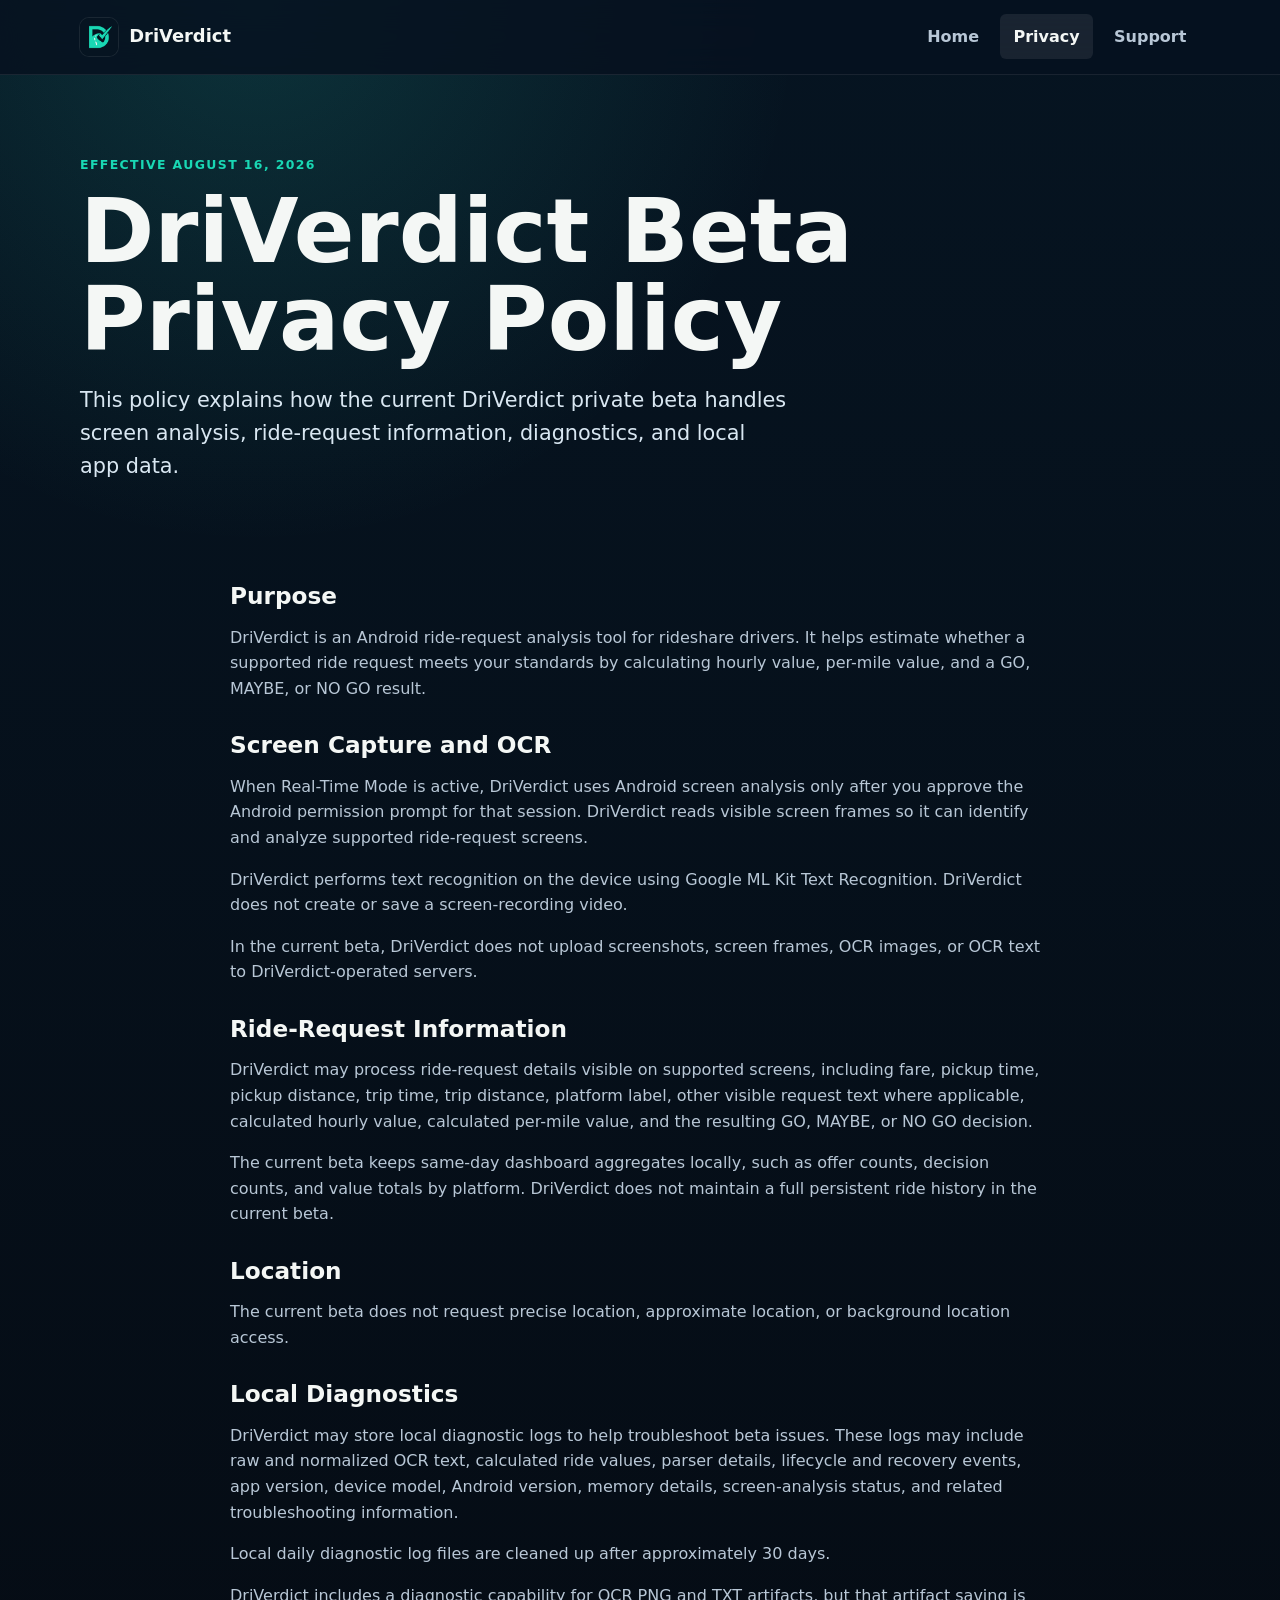
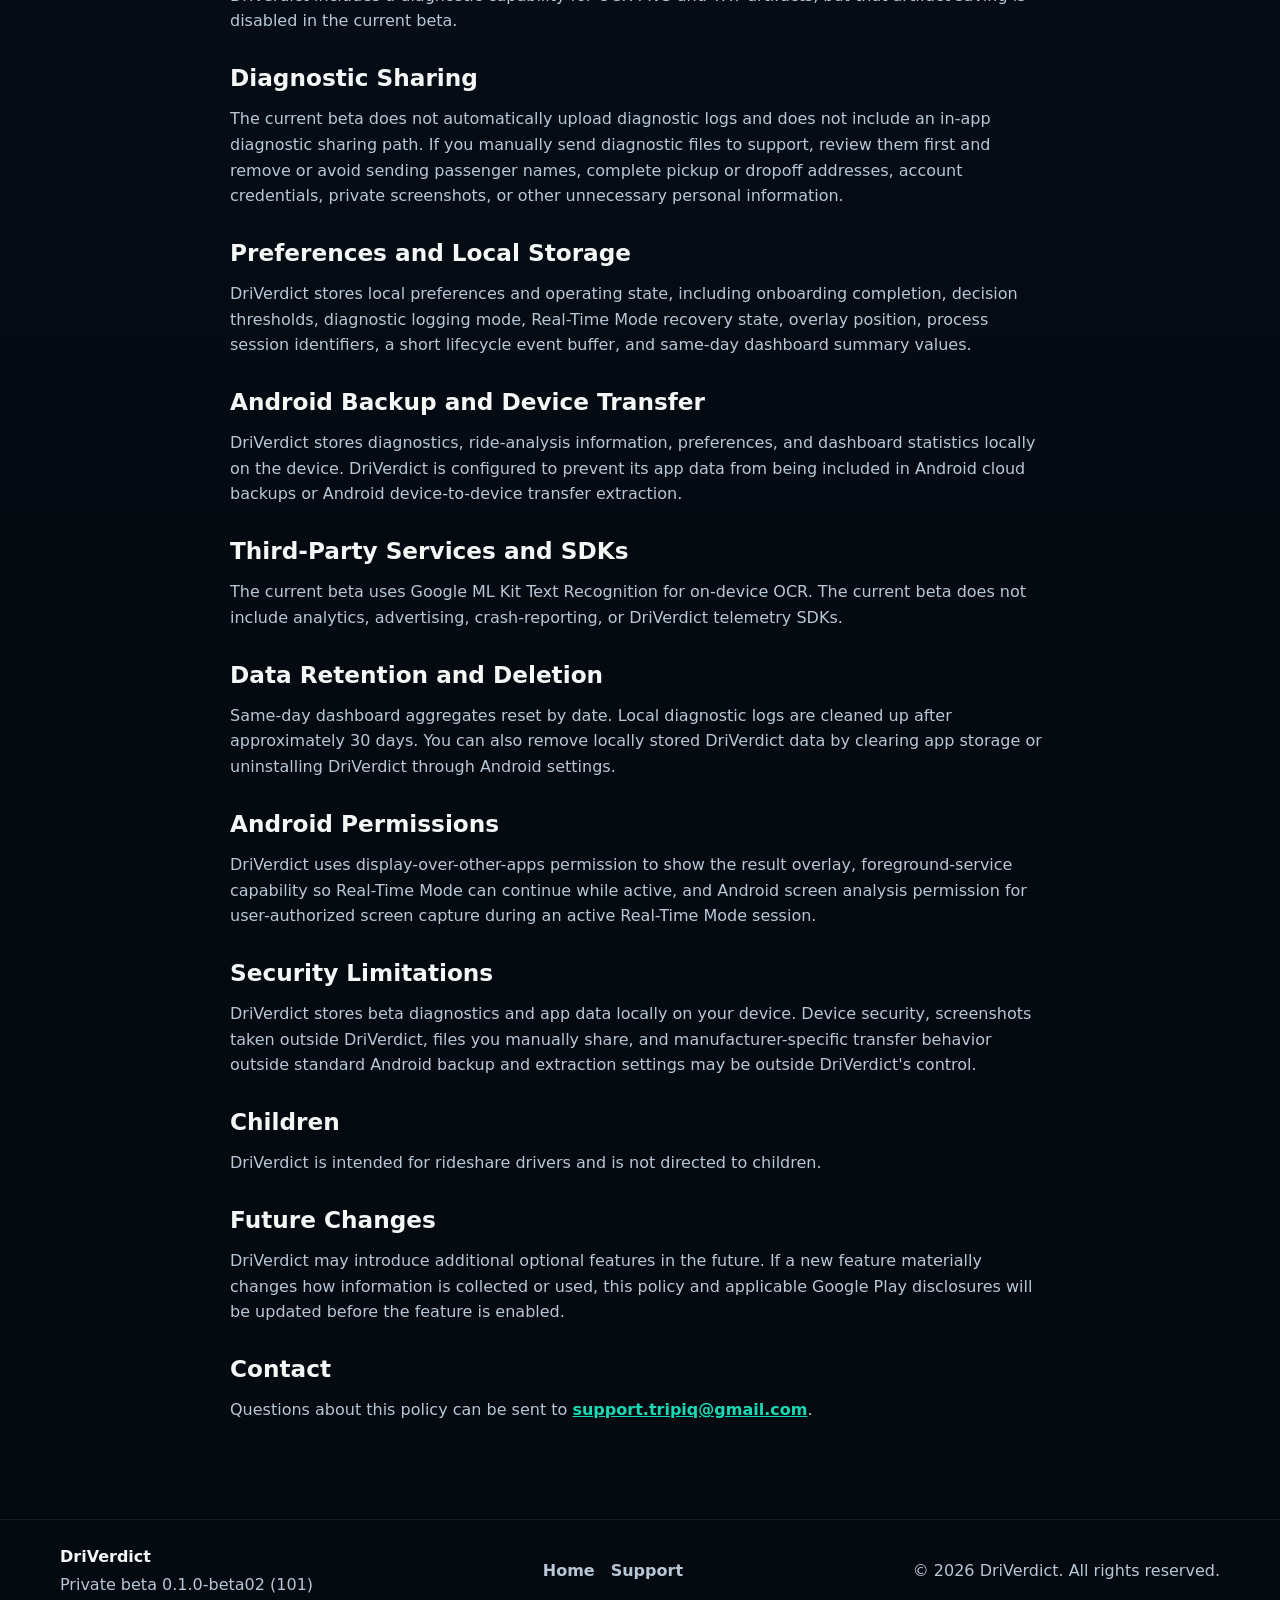
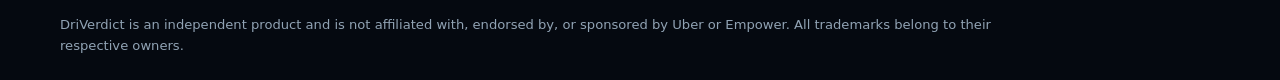
==== commit 4ee92bb1: "Update hero screenshot and beta version" ====
--- a/privacy.html
+++ b/privacy.html
@@ -82,7 +82,7 @@
   </main>
 
   <footer class="site-footer">
-    <div><strong>DriVerdict</strong><span>Private beta 0.1.0-beta01 (100)</span></div>
+    <div><strong>DriVerdict</strong><span>Private beta 0.1.0-beta02 (101)</span></div>
     <nav aria-label="Footer navigation"><a href="index.html">Home</a><a href="support.html">Support</a></nav>
     <p>&copy; 2026 DriVerdict. All rights reserved.</p>
     <p class="footer-legal">DriVerdict is an independent product and is not affiliated with, endorsed by, or sponsored by Uber or Empower. All trademarks belong to their respective owners.</p>
--- a/styles.css
+++ b/styles.css
@@ -55,25 +55,6 @@
 .phone-frame { width: min(340px, 100%); padding: .55rem; border: 1px solid rgba(255, 255, 255, .14); border-radius: 28px; background: linear-gradient(160deg, #101b28, #050910 56%, #0c211d); box-shadow: var(--shadow); overflow: hidden; }
 .phone-frame img { display: block; width: 100%; height: auto; border-radius: 20px; }
 .screenshot-wrap { position: relative; }
-.analysis-rebrand {
-  position: absolute;
-  left: 8.9%;
-  top: 5.35%;
-  width: 78.9%;
-  min-height: 13.3%;
-  padding: 4.1% 2.5% 2.3%;
-  display: flex;
-  flex-direction: column;
-  align-items: center;
-  justify-content: center;
-  background: rgba(19, 23, 30, .96);
-  border-radius: 20px;
-  color: #fff;
-  line-height: 1.12;
-  text-align: center;
-}
-.analysis-rebrand strong { font-size: clamp(.82rem, 1.65vw, 1.18rem); line-height: 1; }
-.analysis-rebrand span { margin-top: .32rem; font-size: clamp(.56rem, 1.12vw, .78rem); }
 .hero-panel figcaption { max-width: 340px; margin: 0; color: #91a3b4; font-size: .82rem; line-height: 1.45; text-align: center; }
 .split-section, .beta-note, .privacy-band { display: grid; grid-template-columns: .8fr 1.2fr; gap: clamp(1.5rem, 5vw, 4rem); align-items: start; border-top: 1px solid rgba(255, 255, 255, .08); }
 .split-section p, .beta-note p, .privacy-points p, .info-card p, .support-panel p, .policy-content p { color: var(--muted); }
